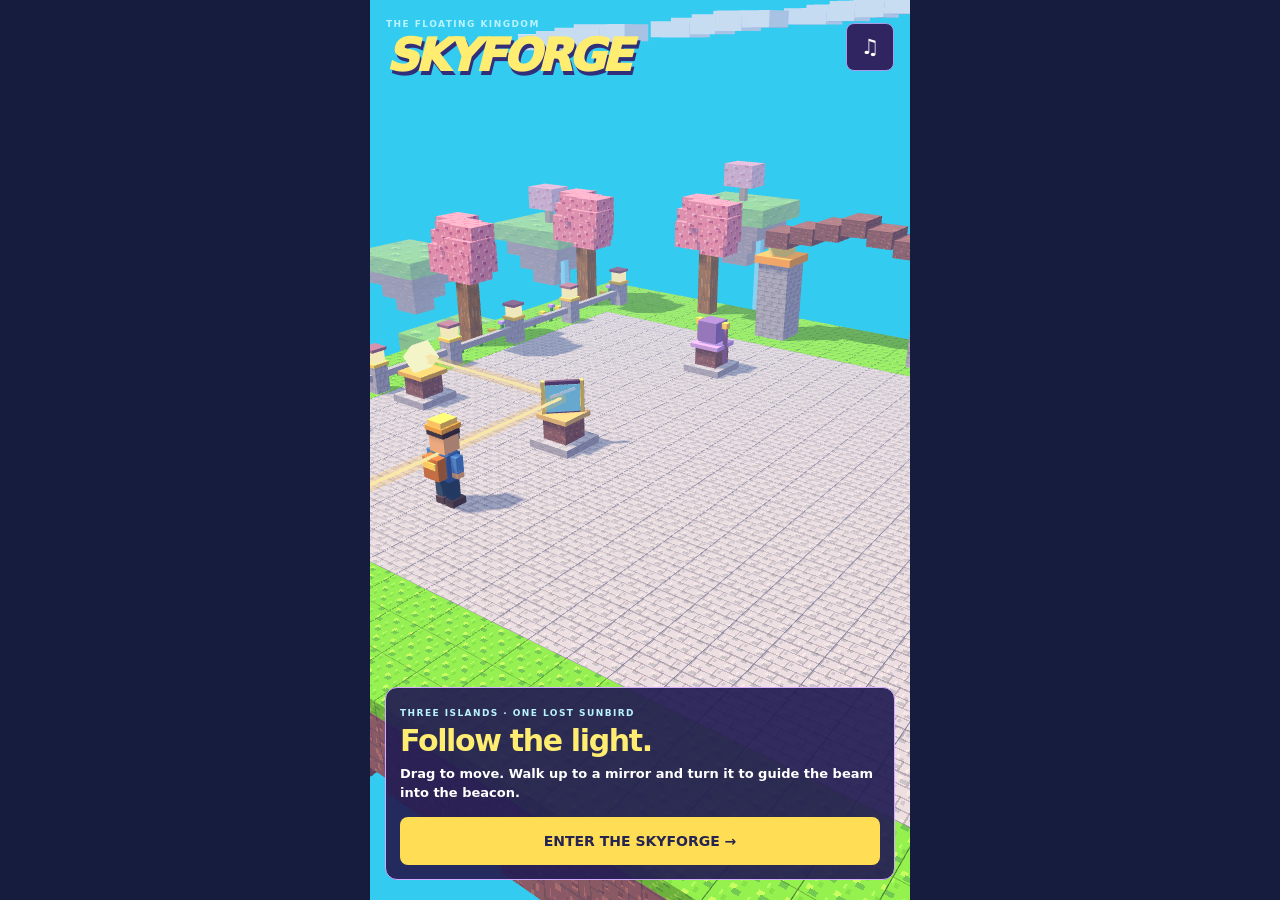
==== index-source.html @ f1adde7d "Publish SKYFORGE SIGNALS: three floating-island light puzzles" ====
<!doctype html><html lang="en"><head><meta charset="utf-8"><meta name="viewport" content="width=device-width,initial-scale=1,viewport-fit=cover"><title>Skyforge Signals</title><link rel="stylesheet" href="style.css"></head>
<body><main><canvas aria-label="Floating island and mirror puzzle"></canvas>
<header><div><small>THE FLOATING KINGDOM</small><h1>SKYFORGE</h1></div><button id="sound" aria-label="Toggle music">♫</button></header>
<div id="hud" hidden><small id="chapter"></small><strong id="task">Route light to the beacon</strong></div>
<div id="caption" role="status"></div><div id="stick" hidden><b></b></div><button id="rotate" hidden>↻<span>TURN</span></button>
<section id="panel"><small>THREE ISLANDS · ONE LOST SUNBIRD</small><h2 id="title">Follow the light.</h2><p id="desc">Drag to move. Walk up to a mirror and turn it to guide the beam into the beacon.</p><button id="go">ENTER THE SKYFORGE →</button></section></main>
<script src="vendor/three.min.js"></script><script type="module" src="game.mjs"></script></body></html>
---- style.css ----
*{box-sizing:border-box}body{margin:0;background:#151c3d;color:white;font:700 15px system-ui}main{position:relative;width:min(100%,540px);height:100dvh;margin:auto;overflow:hidden;background:#36bceb;touch-action:none}canvas{width:100%;height:100%;display:block}header{position:absolute;inset:max(13px,env(safe-area-inset-top)) 16px auto;display:flex;align-items:center;justify-content:space-between;pointer-events:none}h1{font:1000 italic clamp(30px,9vw,45px)/.95 system-ui;letter-spacing:-.08em;color:#ffed71;text-shadow:2px 4px #322f7a;margin:4px 0}small{font-size:9px;letter-spacing:.16em;color:#b9f3ff}button{min-height:48px;border:0;border-radius:8px;background:#ffdd55;color:#262451;font:900 14px system-ui;cursor:pointer}#sound{pointer-events:auto;width:48px;background:#302560;color:white;border:1px solid #a59dea;font-size:21px}#panel,#hud{position:absolute;background:#241e53ed;border:1px solid #d2aaff;border-radius:12px;padding:14px}#panel{inset:auto 15px max(20px,env(safe-area-inset-bottom))}#hud{inset:77px 15px auto;padding:8px 12px;pointer-events:none}#hud strong{display:block;font-size:13px}h2{font-size:30px;letter-spacing:-.045em;color:#ffed71;margin:3px 0}p{font-size:13px;line-height:1.45;margin:7px 0 14px}#go{width:100%}#rotate{position:absolute;bottom:24px;right:16px;width:76px;height:72px;font-size:31px;line-height:.94;box-shadow:0 4px #d89140}#rotate span{display:block;font-size:10px;margin-top:4px}#stick{position:absolute;bottom:24px;left:16px;border:2px solid #d9d2ff90;border-radius:50%;width:88px;height:88px;pointer-events:none;background:#23225055;display:grid;place-items:center}#stick b{width:38px;height:38px;border-radius:50%;background:#ddd2ffb0}#caption{position:absolute;inset:25% 15px auto;text-align:center;font-style:italic;font-size:23px;color:#fff064;text-shadow:0 3px #34265d;pointer-events:none}[hidden]{display:none!important}
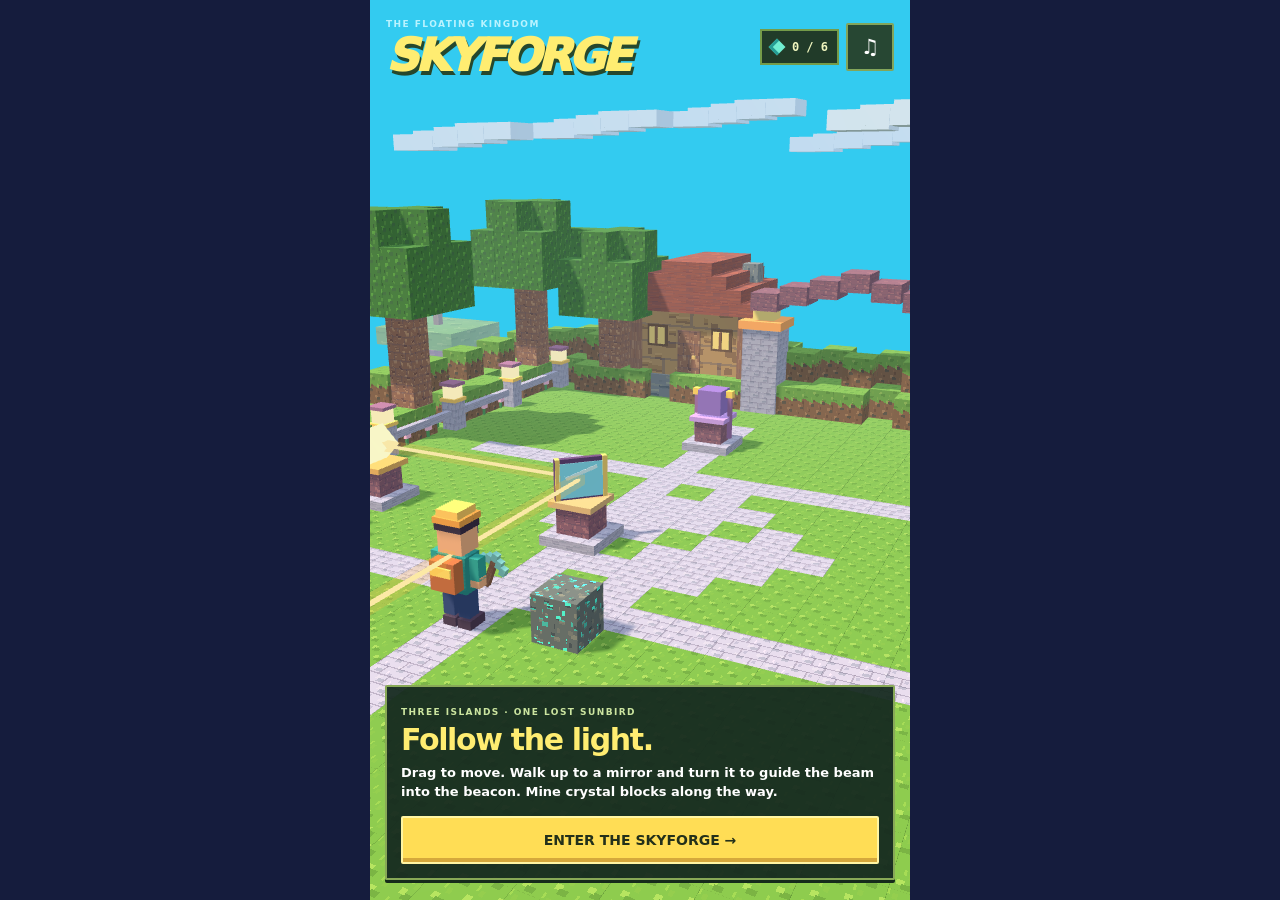
==== commit 2c579a2e: "Rebuild Skyforge as a voxel woodland with crystal mining" ====
--- a/index-source.html
+++ b/index-source.html
@@ -1,7 +1,7 @@
 <!doctype html><html lang="en"><head><meta charset="utf-8"><meta name="viewport" content="width=device-width,initial-scale=1,viewport-fit=cover"><title>Skyforge Signals</title><link rel="stylesheet" href="style.css"></head>
 <body><main><canvas aria-label="Floating island and mirror puzzle"></canvas>
-<header><div><small>THE FLOATING KINGDOM</small><h1>SKYFORGE</h1></div><button id="sound" aria-label="Toggle music">♫</button></header>
+<header><div><small>THE FLOATING KINGDOM</small><h1>SKYFORGE</h1></div><div class="tools"><div class="crystal"><i></i><b id="ore-count">0 / 6</b></div><button id="sound" aria-label="Toggle music">♫</button></div></header>
 <div id="hud" hidden><small id="chapter"></small><strong id="task">Route light to the beacon</strong></div>
-<div id="caption" role="status"></div><div id="stick" hidden><b></b></div><button id="rotate" hidden>↻<span>TURN</span></button>
-<section id="panel"><small>THREE ISLANDS · ONE LOST SUNBIRD</small><h2 id="title">Follow the light.</h2><p id="desc">Drag to move. Walk up to a mirror and turn it to guide the beam into the beacon.</p><button id="go">ENTER THE SKYFORGE →</button></section></main>
+<div id="caption" role="status"></div><div id="stick" hidden><b></b></div><button id="rotate" hidden><b id="action-icon">↻</b><span id="action-label">TURN</span></button>
+<section id="panel"><small>THREE ISLANDS · ONE LOST SUNBIRD</small><h2 id="title">Follow the light.</h2><p id="desc">Drag to move. Walk up to a mirror and turn it to guide the beam into the beacon. Mine crystal blocks along the way.</p><button id="go">ENTER THE SKYFORGE →</button></section></main>
 <script src="vendor/three.min.js"></script><script type="module" src="game.mjs"></script></body></html>
--- a/style.css
+++ b/style.css
@@ -1 +1,3 @@
 *{box-sizing:border-box}body{margin:0;background:#151c3d;color:white;font:700 15px system-ui}main{position:relative;width:min(100%,540px);height:100dvh;margin:auto;overflow:hidden;background:#36bceb;touch-action:none}canvas{width:100%;height:100%;display:block}header{position:absolute;inset:max(13px,env(safe-area-inset-top)) 16px auto;display:flex;align-items:center;justify-content:space-between;pointer-events:none}h1{font:1000 italic clamp(30px,9vw,45px)/.95 system-ui;letter-spacing:-.08em;color:#ffed71;text-shadow:2px 4px #322f7a;margin:4px 0}small{font-size:9px;letter-spacing:.16em;color:#b9f3ff}button{min-height:48px;border:0;border-radius:8px;background:#ffdd55;color:#262451;font:900 14px system-ui;cursor:pointer}#sound{pointer-events:auto;width:48px;background:#302560;color:white;border:1px solid #a59dea;font-size:21px}#panel,#hud{position:absolute;background:#241e53ed;border:1px solid #d2aaff;border-radius:12px;padding:14px}#panel{inset:auto 15px max(20px,env(safe-area-inset-bottom))}#hud{inset:77px 15px auto;padding:8px 12px;pointer-events:none}#hud strong{display:block;font-size:13px}h2{font-size:30px;letter-spacing:-.045em;color:#ffed71;margin:3px 0}p{font-size:13px;line-height:1.45;margin:7px 0 14px}#go{width:100%}#rotate{position:absolute;bottom:24px;right:16px;width:76px;height:72px;font-size:31px;line-height:.94;box-shadow:0 4px #d89140}#rotate span{display:block;font-size:10px;margin-top:4px}#stick{position:absolute;bottom:24px;left:16px;border:2px solid #d9d2ff90;border-radius:50%;width:88px;height:88px;pointer-events:none;background:#23225055;display:grid;place-items:center}#stick b{width:38px;height:38px;border-radius:50%;background:#ddd2ffb0}#caption{position:absolute;inset:25% 15px auto;text-align:center;font-style:italic;font-size:23px;color:#fff064;text-shadow:0 3px #34265d;pointer-events:none}[hidden]{display:none!important}
+
+.tools{display:flex;gap:7px;align-items:center}.crystal{background:#213b29;border:2px solid #759b49;display:flex;gap:9px;align-items:center;padding:9px;color:#eff5be;font:800 12px ui-monospace,monospace}.crystal i{display:block;width:12px;height:12px;background:#70edd1;transform:rotate(45deg);box-shadow:inset 3px -3px #269c94}.tools #sound,#panel,#hud,#go,#rotate{border-radius:2px}#panel,#hud{background:#172b20f2;border:2px solid #88a957;box-shadow:0 3px 0 #162b1b}#hud small,#panel small{color:#cce5a0}#sound{background:#274733;border:2px solid #83a55a}#go,#rotate{color:#23301a;box-shadow:inset 0 -4px #d5a83c;border:2px solid #fff5a2}#rotate{bottom:max(24px,env(safe-area-inset-bottom));text-shadow:0 1px #fff5b1}header h1{text-shadow:2px 4px #26482d}#caption{text-shadow:0 3px #293b24}
